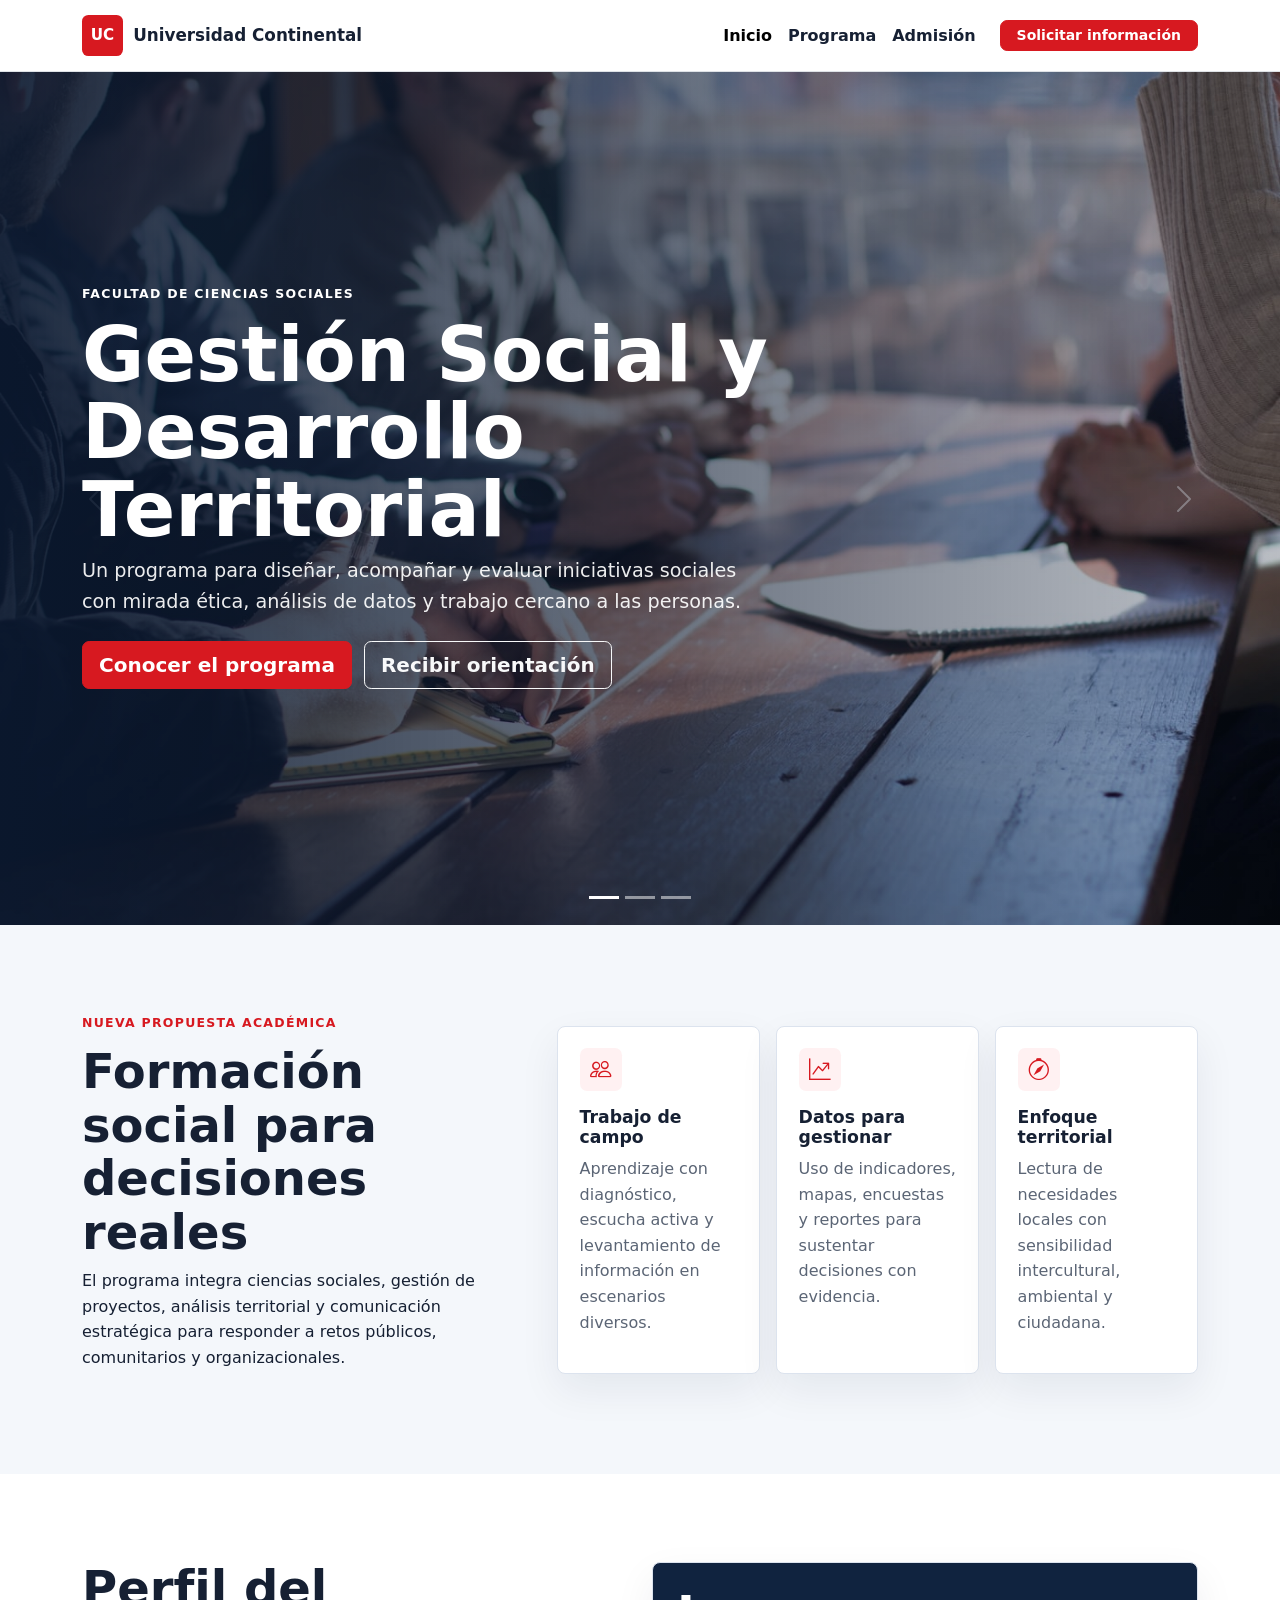
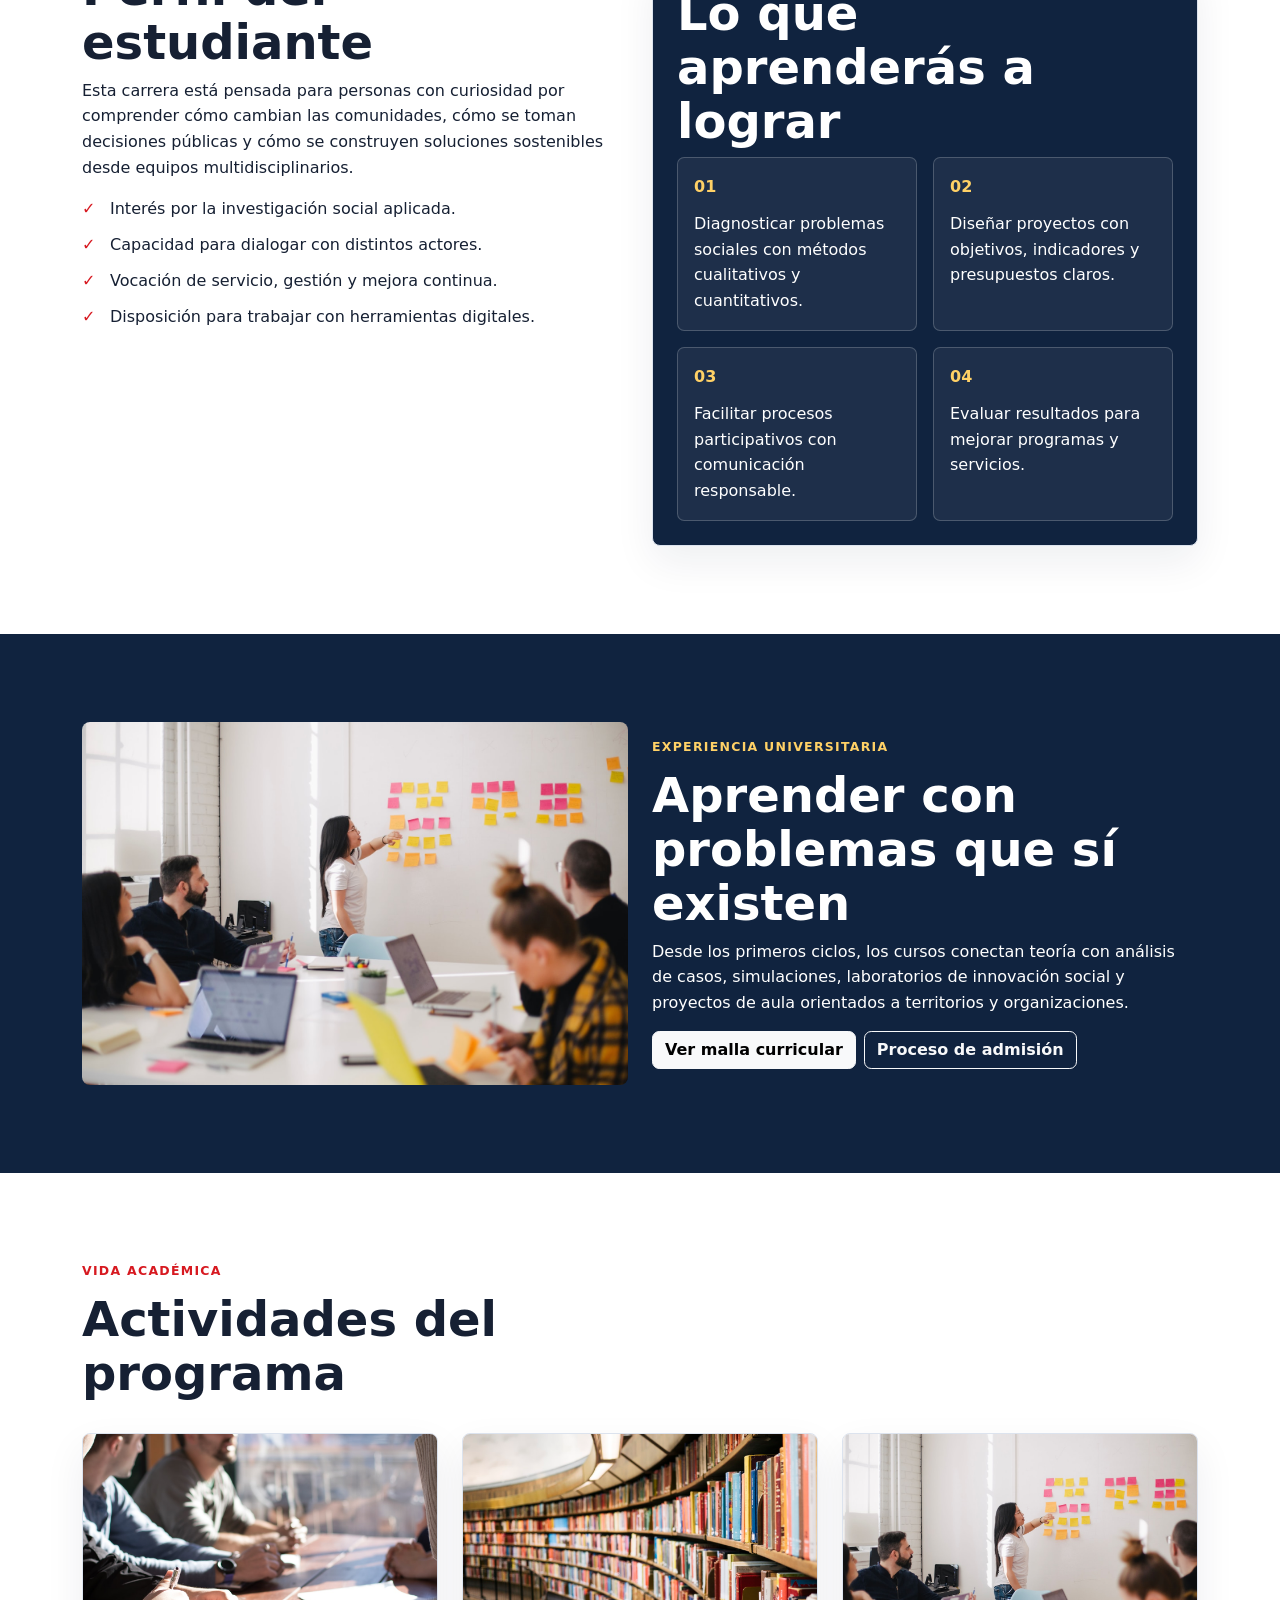
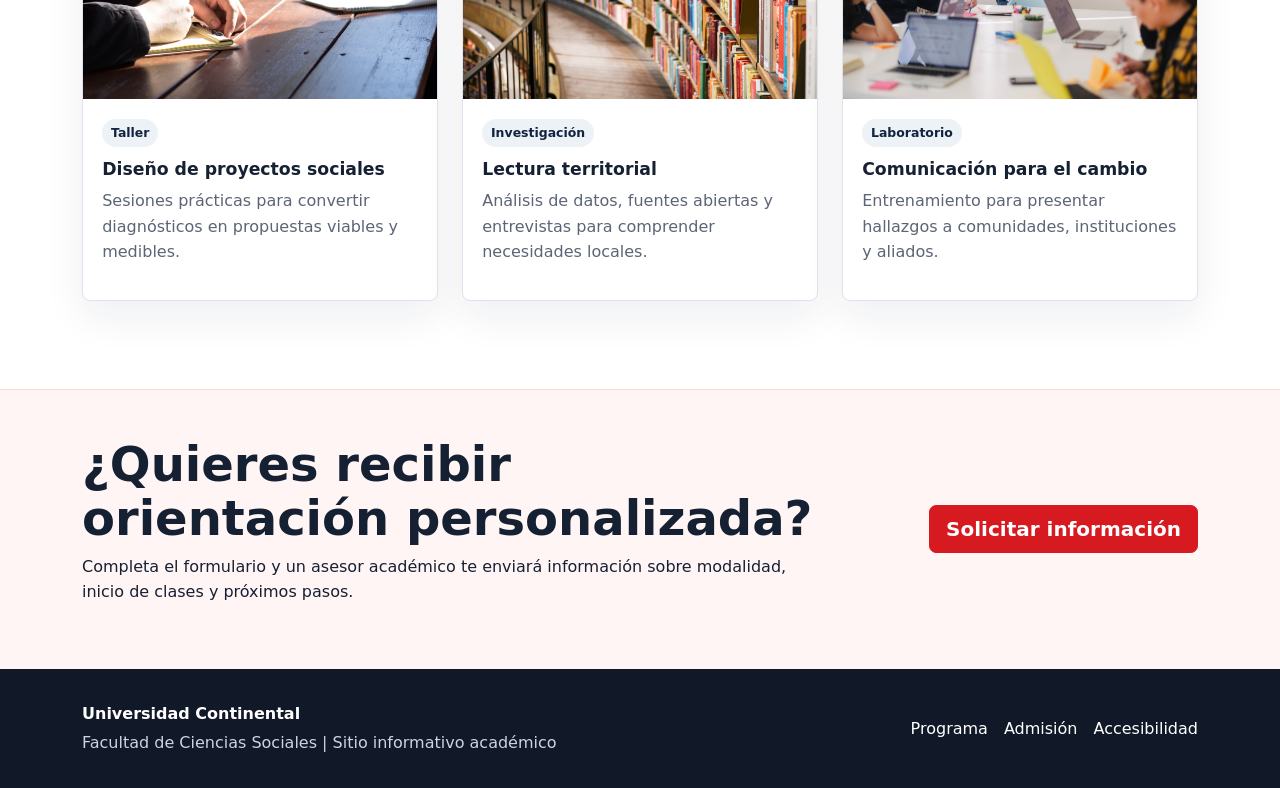
==== index.html @ f525c153 "Initial website deployment" ====
<!doctype html>
<html lang="es">
<head>
  <meta charset="utf-8">
  <meta name="viewport" content="width=device-width, initial-scale=1">
  <meta name="description" content="Página informativa del programa de Gestión Social y Desarrollo Territorial de la Facultad de Ciencias Sociales de la Universidad Continental.">
  <title>Gestión Social y Desarrollo Territorial | Universidad Continental</title>
  <link href="https://cdn.jsdelivr.net/npm/bootstrap@5.3.3/dist/css/bootstrap.min.css" rel="stylesheet">
  <link href="https://cdn.jsdelivr.net/npm/bootstrap-icons@1.11.3/font/bootstrap-icons.min.css" rel="stylesheet">
  <link href="assets/css/styles.css" rel="stylesheet">
</head>
<body>
  <a class="skip-link" href="#contenido">Saltar al contenido principal</a>
  <header class="site-header">
    <nav class="navbar navbar-expand-lg bg-white border-bottom fixed-top" aria-label="Navegación principal">
      <div class="container">
        <a class="navbar-brand brand" href="index.html" aria-label="Inicio Universidad Continental">
          <span class="brand-mark" aria-hidden="true">UC</span>
          <span class="brand-text">Universidad Continental</span>
        </a>
        <button class="navbar-toggler" type="button" data-bs-toggle="collapse" data-bs-target="#menuPrincipal" aria-controls="menuPrincipal" aria-expanded="false" aria-label="Abrir menú">
          <span class="navbar-toggler-icon"></span>
        </button>
        <div class="collapse navbar-collapse" id="menuPrincipal">
          <ul class="navbar-nav ms-auto align-items-lg-center">
            <li class="nav-item"><a class="nav-link active" aria-current="page" href="index.html">Inicio</a></li>
            <li class="nav-item"><a class="nav-link" href="programa.html">Programa</a></li>
            <li class="nav-item"><a class="nav-link" href="admision.html">Admisión</a></li>
            <li class="nav-item ms-lg-3"><a class="btn btn-primary btn-sm px-3" href="admision.html#formulario">Solicitar información</a></li>
          </ul>
        </div>
      </div>
    </nav>
  </header>

  <main id="contenido">
    <section class="hero-section">
      <div id="heroCarousel" class="carousel slide carousel-fade" data-bs-ride="carousel" aria-label="Imágenes destacadas del programa">
        <div class="carousel-indicators">
          <button type="button" data-bs-target="#heroCarousel" data-bs-slide-to="0" class="active" aria-current="true" aria-label="Diapositiva 1"></button>
          <button type="button" data-bs-target="#heroCarousel" data-bs-slide-to="1" aria-label="Diapositiva 2"></button>
          <button type="button" data-bs-target="#heroCarousel" data-bs-slide-to="2" aria-label="Diapositiva 3"></button>
        </div>
        <div class="carousel-inner">
          <div class="carousel-item active">
            <img src="assets/img/trabajo-colaborativo.jpg" class="d-block w-100 hero-image" alt="Estudiantes conversando alrededor de una mesa de trabajo colaborativo">
          </div>
          <div class="carousel-item">
            <img src="assets/img/biblioteca.jpg" class="d-block w-100 hero-image" alt="Estudiante revisando material académico en una biblioteca universitaria">
          </div>
          <div class="carousel-item">
            <img src="assets/img/equipo-proyecto.jpg" class="d-block w-100 hero-image" alt="Equipo presentando resultados de un proyecto social">
          </div>
        </div>
        <button class="carousel-control-prev" type="button" data-bs-target="#heroCarousel" data-bs-slide="prev" aria-label="Imagen anterior">
          <span class="carousel-control-prev-icon" aria-hidden="true"></span>
        </button>
        <button class="carousel-control-next" type="button" data-bs-target="#heroCarousel" data-bs-slide="next" aria-label="Imagen siguiente">
          <span class="carousel-control-next-icon" aria-hidden="true"></span>
        </button>
      </div>
      <div class="hero-content">
        <div class="container">
          <div class="hero-copy">
            <p class="eyebrow">Facultad de Ciencias Sociales</p>
            <h1>Gestión Social y Desarrollo Territorial</h1>
            <p class="lead">Un programa para diseñar, acompañar y evaluar iniciativas sociales con mirada ética, análisis de datos y trabajo cercano a las personas.</p>
            <div class="hero-actions">
              <a class="btn btn-primary btn-lg" href="programa.html">Conocer el programa</a>
              <a class="btn btn-outline-light btn-lg" href="admision.html#formulario">Recibir orientación</a>
            </div>
          </div>
        </div>
      </div>
    </section>

    <section class="section-pad bg-soft" aria-labelledby="resumenTitulo">
      <div class="container">
        <div class="row g-4 align-items-center">
          <div class="col-lg-5">
            <p class="eyebrow text-primary">Nueva propuesta académica</p>
            <h2 id="resumenTitulo">Formación social para decisiones reales</h2>
            <p>El programa integra ciencias sociales, gestión de proyectos, análisis territorial y comunicación estratégica para responder a retos públicos, comunitarios y organizacionales.</p>
          </div>
          <div class="col-lg-7">
            <div class="row g-3">
              <div class="col-md-4">
                <article class="info-card h-100">
                  <i class="bi bi-people" aria-hidden="true"></i>
                  <h3>Trabajo de campo</h3>
                  <p>Aprendizaje con diagnóstico, escucha activa y levantamiento de información en escenarios diversos.</p>
                </article>
              </div>
              <div class="col-md-4">
                <article class="info-card h-100">
                  <i class="bi bi-graph-up-arrow" aria-hidden="true"></i>
                  <h3>Datos para gestionar</h3>
                  <p>Uso de indicadores, mapas, encuestas y reportes para sustentar decisiones con evidencia.</p>
                </article>
              </div>
              <div class="col-md-4">
                <article class="info-card h-100">
                  <i class="bi bi-compass" aria-hidden="true"></i>
                  <h3>Enfoque territorial</h3>
                  <p>Lectura de necesidades locales con sensibilidad intercultural, ambiental y ciudadana.</p>
                </article>
              </div>
            </div>
          </div>
        </div>
      </div>
    </section>

    <section class="section-pad" aria-labelledby="perfilTitulo">
      <div class="container">
        <div class="row g-4">
          <div class="col-lg-6">
            <h2 id="perfilTitulo">Perfil del estudiante</h2>
            <p>Esta carrera está pensada para personas con curiosidad por comprender cómo cambian las comunidades, cómo se toman decisiones públicas y cómo se construyen soluciones sostenibles desde equipos multidisciplinarios.</p>
            <ul class="check-list">
              <li>Interés por la investigación social aplicada.</li>
              <li>Capacidad para dialogar con distintos actores.</li>
              <li>Vocación de servicio, gestión y mejora continua.</li>
              <li>Disposición para trabajar con herramientas digitales.</li>
            </ul>
          </div>
          <div class="col-lg-6">
            <div class="highlight-panel">
              <h2>Lo que aprenderás a lograr</h2>
              <div class="row g-3">
                <div class="col-sm-6">
                  <div class="metric">
                    <span>01</span>
                    <p>Diagnosticar problemas sociales con métodos cualitativos y cuantitativos.</p>
                  </div>
                </div>
                <div class="col-sm-6">
                  <div class="metric">
                    <span>02</span>
                    <p>Diseñar proyectos con objetivos, indicadores y presupuestos claros.</p>
                  </div>
                </div>
                <div class="col-sm-6">
                  <div class="metric">
                    <span>03</span>
                    <p>Facilitar procesos participativos con comunicación responsable.</p>
                  </div>
                </div>
                <div class="col-sm-6">
                  <div class="metric">
                    <span>04</span>
                    <p>Evaluar resultados para mejorar programas y servicios.</p>
                  </div>
                </div>
              </div>
            </div>
          </div>
        </div>
      </div>
    </section>

    <section class="section-pad bg-dark-blue text-white" aria-labelledby="experienciaTitulo">
      <div class="container">
        <div class="row g-4 align-items-center">
          <div class="col-lg-6">
            <img class="rounded-3 image-cover" src="assets/img/equipo-proyecto.jpg" alt="Personas revisando avances de una exposición académica">
          </div>
          <div class="col-lg-6">
            <p class="eyebrow text-accent">Experiencia universitaria</p>
            <h2 id="experienciaTitulo">Aprender con problemas que sí existen</h2>
            <p>Desde los primeros ciclos, los cursos conectan teoría con análisis de casos, simulaciones, laboratorios de innovación social y proyectos de aula orientados a territorios y organizaciones.</p>
            <div class="d-grid gap-2 d-sm-flex">
              <a class="btn btn-light" href="programa.html#malla">Ver malla curricular</a>
              <a class="btn btn-outline-light" href="admision.html">Proceso de admisión</a>
            </div>
          </div>
        </div>
      </div>
    </section>

    <section class="section-pad" aria-labelledby="noticiasTitulo">
      <div class="container">
        <div class="section-heading">
          <p class="eyebrow text-primary">Vida académica</p>
          <h2 id="noticiasTitulo">Actividades del programa</h2>
        </div>
        <div class="row g-4">
          <div class="col-md-4">
            <article class="activity-card h-100">
              <img src="assets/img/trabajo-colaborativo.jpg" alt="Grupo de estudiantes organizando ideas en una reunión">
              <div>
                <span class="tag">Taller</span>
                <h3>Diseño de proyectos sociales</h3>
                <p>Sesiones prácticas para convertir diagnósticos en propuestas viables y medibles.</p>
              </div>
            </article>
          </div>
          <div class="col-md-4">
            <article class="activity-card h-100">
              <img src="assets/img/biblioteca.jpg" alt="Espacio de estudio con libros y computadoras">
              <div>
                <span class="tag">Investigación</span>
                <h3>Lectura territorial</h3>
                <p>Análisis de datos, fuentes abiertas y entrevistas para comprender necesidades locales.</p>
              </div>
            </article>
          </div>
          <div class="col-md-4">
            <article class="activity-card h-100">
              <img src="assets/img/equipo-proyecto.jpg" alt="Equipo exponiendo resultados en una sala de trabajo">
              <div>
                <span class="tag">Laboratorio</span>
                <h3>Comunicación para el cambio</h3>
                <p>Entrenamiento para presentar hallazgos a comunidades, instituciones y aliados.</p>
              </div>
            </article>
          </div>
        </div>
      </div>
    </section>

    <section class="cta-band" aria-labelledby="ctaTitulo">
      <div class="container">
        <div class="row g-3 align-items-center">
          <div class="col-lg-8">
            <h2 id="ctaTitulo">¿Quieres recibir orientación personalizada?</h2>
            <p>Completa el formulario y un asesor académico te enviará información sobre modalidad, inicio de clases y próximos pasos.</p>
          </div>
          <div class="col-lg-4 text-lg-end">
            <a class="btn btn-primary btn-lg" href="admision.html#formulario">Solicitar información</a>
          </div>
        </div>
      </div>
    </section>
  </main>

  <footer class="site-footer">
    <div class="container">
      <div class="row g-3 align-items-center">
        <div class="col-md-7">
          <strong>Universidad Continental</strong>
          <p>Facultad de Ciencias Sociales | Sitio informativo académico</p>
        </div>
        <div class="col-md-5">
          <nav class="footer-links" aria-label="Enlaces de pie de página">
            <a href="programa.html">Programa</a>
            <a href="admision.html">Admisión</a>
            <a href="admision.html#accesibilidad">Accesibilidad</a>
          </nav>
        </div>
      </div>
    </div>
  </footer>

  <script src="https://cdn.jsdelivr.net/npm/bootstrap@5.3.3/dist/js/bootstrap.bundle.min.js"></script>
  <script src="assets/js/main.js"></script>
</body>
</html>
---- assets/css/styles.css ----
:root {
  --uc-red: #d71920;
  --uc-red-dark: #a51018;
  --ink: #162033;
  --muted: #5b6575;
  --soft: #f4f7fb;
  --line: #dce3ee;
  --deep: #10233f;
  --accent: #ffd166;
  --white: #ffffff;
}

* {
  box-sizing: border-box;
}

body {
  margin: 0;
  color: var(--ink);
  font-family: system-ui, -apple-system, BlinkMacSystemFont, "Segoe UI", sans-serif;
  line-height: 1.6;
  background: var(--white);
}

img {
  max-width: 100%;
}

a {
  color: var(--uc-red-dark);
}

a:hover {
  color: var(--uc-red);
}

.skip-link {
  position: fixed;
  top: 0.75rem;
  left: 0.75rem;
  z-index: 2000;
  transform: translateY(-150%);
  background: var(--ink);
  color: var(--white);
  padding: 0.65rem 1rem;
  border-radius: 0.35rem;
  text-decoration: none;
}

.skip-link:focus {
  transform: translateY(0);
  color: var(--white);
}

.navbar {
  min-height: 4.5rem;
}

.brand {
  display: inline-flex;
  align-items: center;
  gap: 0.65rem;
  font-weight: 800;
  color: var(--ink);
}

.brand:hover {
  color: var(--ink);
}

.brand-mark {
  display: grid;
  place-items: center;
  width: 2.55rem;
  height: 2.55rem;
  border-radius: 0.4rem;
  background: var(--uc-red);
  color: var(--white);
  font-size: 0.95rem;
  letter-spacing: 0;
}

.brand-text {
  font-size: 0.95rem;
  white-space: normal;
}

.nav-link {
  font-weight: 650;
  color: var(--ink);
}

.nav-link:hover,
.nav-link.active {
  color: var(--uc-red);
}

.btn {
  border-radius: 0.45rem;
  font-weight: 700;
}

.btn-primary {
  --bs-btn-bg: var(--uc-red);
  --bs-btn-border-color: var(--uc-red);
  --bs-btn-hover-bg: var(--uc-red-dark);
  --bs-btn-hover-border-color: var(--uc-red-dark);
  --bs-btn-focus-shadow-rgb: 215, 25, 32;
}

.btn-outline-light {
  --bs-btn-hover-color: var(--ink);
}

.site-header + main {
  padding-top: 4.5rem;
}

.hero-section {
  position: relative;
  min-height: calc(100svh - 4.5rem);
  display: grid;
  align-items: stretch;
  background: var(--deep);
}

.hero-section::after {
  content: "";
  position: absolute;
  inset: 0;
  background: linear-gradient(90deg, rgba(11, 25, 48, 0.92), rgba(11, 25, 48, 0.62), rgba(11, 25, 48, 0.25));
  z-index: 1;
}

.carousel,
.carousel-inner,
.carousel-item {
  height: 100%;
  min-height: calc(100svh - 4.5rem);
}

.hero-image {
  height: 100%;
  min-height: calc(100svh - 4.5rem);
  object-fit: cover;
}

.hero-content {
  position: absolute;
  inset: 0;
  z-index: 2;
  display: flex;
  align-items: center;
}

.hero-copy {
  max-width: 45rem;
  color: var(--white);
  padding: 3rem 0 4.5rem;
}

.hero-copy h1,
.page-hero h1 {
  font-size: clamp(2.25rem, 8vw, 4.75rem);
  line-height: 1.02;
  font-weight: 850;
  letter-spacing: 0;
}

.hero-copy .lead,
.page-hero .lead {
  max-width: 42rem;
  color: rgba(255, 255, 255, 0.92);
  font-size: 1.05rem;
}

.page-hero .lead {
  color: var(--muted);
}

.hero-actions {
  display: grid;
  gap: 0.75rem;
  margin-top: 1.5rem;
}

.eyebrow {
  margin-bottom: 0.75rem;
  font-size: 0.78rem;
  font-weight: 800;
  letter-spacing: 0.08rem;
  text-transform: uppercase;
}

.text-primary {
  color: var(--uc-red) !important;
}

.text-accent {
  color: var(--accent) !important;
}

.section-pad {
  padding: 4rem 0;
}

.page-hero {
  padding: 3rem 0 4rem;
  background: linear-gradient(180deg, #f7f9fc 0%, #ffffff 100%);
}

.bg-soft {
  background: var(--soft);
}

.bg-dark-blue {
  background: var(--deep);
}

.section-heading {
  max-width: 42rem;
  margin-bottom: 2rem;
}

.section-heading h2,
.section-pad h2,
.cta-band h2 {
  font-size: clamp(1.8rem, 5vw, 3rem);
  line-height: 1.12;
  font-weight: 820;
  letter-spacing: 0;
}

.info-card,
.activity-card,
.step-card,
.highlight-panel,
.contact-panel,
.accessibility-list article,
.career-item {
  border: 1px solid var(--line);
  background: var(--white);
  box-shadow: 0 1rem 2.5rem rgba(16, 35, 63, 0.07);
}

.info-card,
.step-card {
  padding: 1.35rem;
  border-radius: 0.5rem;
}

.info-card i {
  display: inline-grid;
  place-items: center;
  width: 2.65rem;
  height: 2.65rem;
  margin-bottom: 1rem;
  border-radius: 0.45rem;
  background: #fff1f2;
  color: var(--uc-red);
  font-size: 1.35rem;
}

.info-card h3,
.activity-card h3,
.step-card h3,
.accessibility-list h3 {
  font-size: 1.08rem;
  font-weight: 780;
}

.info-card p,
.activity-card p,
.step-card p,
.site-footer p,
.contact-panel span,
.accessibility-list p {
  color: var(--muted);
}

.check-list {
  display: grid;
  gap: 0.65rem;
  padding-left: 0;
  list-style: none;
}

.check-list li {
  position: relative;
  padding-left: 1.75rem;
}

.check-list li::before {
  content: "✓";
  position: absolute;
  left: 0;
  top: 0;
  color: var(--uc-red);
  font-weight: 900;
}

.highlight-panel {
  padding: 1.5rem;
  border-radius: 0.5rem;
  background: var(--deep);
  color: var(--white);
}

.metric {
  height: 100%;
  padding: 1rem;
  border: 1px solid rgba(255, 255, 255, 0.2);
  border-radius: 0.45rem;
  background: rgba(255, 255, 255, 0.06);
}

.metric span {
  display: inline-block;
  margin-bottom: 0.75rem;
  color: var(--accent);
  font-weight: 850;
}

.metric p {
  margin: 0;
}

.image-cover {
  width: 100%;
  min-height: 18rem;
  max-height: 34rem;
  object-fit: cover;
}

.activity-card {
  overflow: hidden;
  border-radius: 0.5rem;
}

.activity-card img {
  width: 100%;
  aspect-ratio: 4 / 3;
  object-fit: cover;
}

.activity-card div {
  padding: 1.2rem;
}

.tag {
  display: inline-block;
  margin-bottom: 0.8rem;
  padding: 0.25rem 0.55rem;
  border-radius: 999px;
  background: #edf2f7;
  color: var(--deep);
  font-size: 0.78rem;
  font-weight: 800;
}

.cta-band {
  padding: 3rem 0;
  background: #fff5f5;
  border-top: 1px solid #ffd7d9;
}

.site-footer {
  padding: 2rem 0;
  background: #111827;
  color: var(--white);
}

.site-footer p {
  margin: 0.25rem 0 0;
  color: #cbd5e1;
}

.footer-links {
  display: flex;
  flex-wrap: wrap;
  gap: 1rem;
}

.footer-links a {
  color: var(--white);
  text-decoration: none;
}

.footer-links a:hover,
.footer-links a:focus {
  text-decoration: underline;
}

.accordion-button {
  font-weight: 750;
}

.accordion-button:not(.collapsed) {
  color: var(--uc-red-dark);
  background: #fff5f5;
}

.accordion-button:focus,
.form-control:focus,
.form-select:focus,
.form-check-input:focus,
.btn:focus,
.nav-link:focus {
  box-shadow: 0 0 0 0.25rem rgba(215, 25, 32, 0.22);
  border-color: var(--uc-red);
}

.career-item {
  display: flex;
  align-items: center;
  gap: 0.9rem;
  height: 100%;
  padding: 1rem;
  border-radius: 0.45rem;
  font-weight: 700;
}

.career-item i {
  color: var(--uc-red);
  font-size: 1.4rem;
}

.step-card span {
  display: inline-grid;
  place-items: center;
  width: 2.25rem;
  height: 2.25rem;
  margin-bottom: 1rem;
  border-radius: 50%;
  background: var(--uc-red);
  color: var(--white);
  font-weight: 850;
}

.contact-panel {
  display: grid;
  gap: 1rem;
  margin-top: 1.5rem;
  padding: 1.2rem;
  border-radius: 0.5rem;
}

.contact-panel div {
  display: flex;
  align-items: flex-start;
  gap: 0.75rem;
}

.contact-panel i {
  color: var(--uc-red);
  font-size: 1.25rem;
}

.inquiry-form {
  padding: 1.25rem;
  border: 1px solid var(--line);
  border-radius: 0.5rem;
  background: var(--white);
  box-shadow: 0 1rem 2.5rem rgba(16, 35, 63, 0.07);
}

.form-label {
  font-weight: 700;
}

.accessibility-list {
  display: grid;
  gap: 1rem;
}

.accessibility-list article {
  padding: 1.2rem;
  border-radius: 0.5rem;
}

@media (min-width: 576px) {
  .hero-actions {
    display: flex;
    flex-wrap: wrap;
  }

  .w-sm-auto {
    width: auto !important;
  }
}

@media (min-width: 768px) {
  .section-pad {
    padding: 5.5rem 0;
  }

  .page-hero {
    padding: 5rem 0;
  }

  .footer-links {
    justify-content: flex-end;
  }
}

@media (min-width: 992px) {
  .brand-text {
    font-size: 1.05rem;
  }

  .hero-copy .lead,
  .page-hero .lead {
    font-size: 1.2rem;
  }
}

@media (prefers-reduced-motion: reduce) {
  *,
  *::before,
  *::after {
    scroll-behavior: auto !important;
    transition-duration: 0.01ms !important;
    animation-duration: 0.01ms !important;
    animation-iteration-count: 1 !important;
  }
}
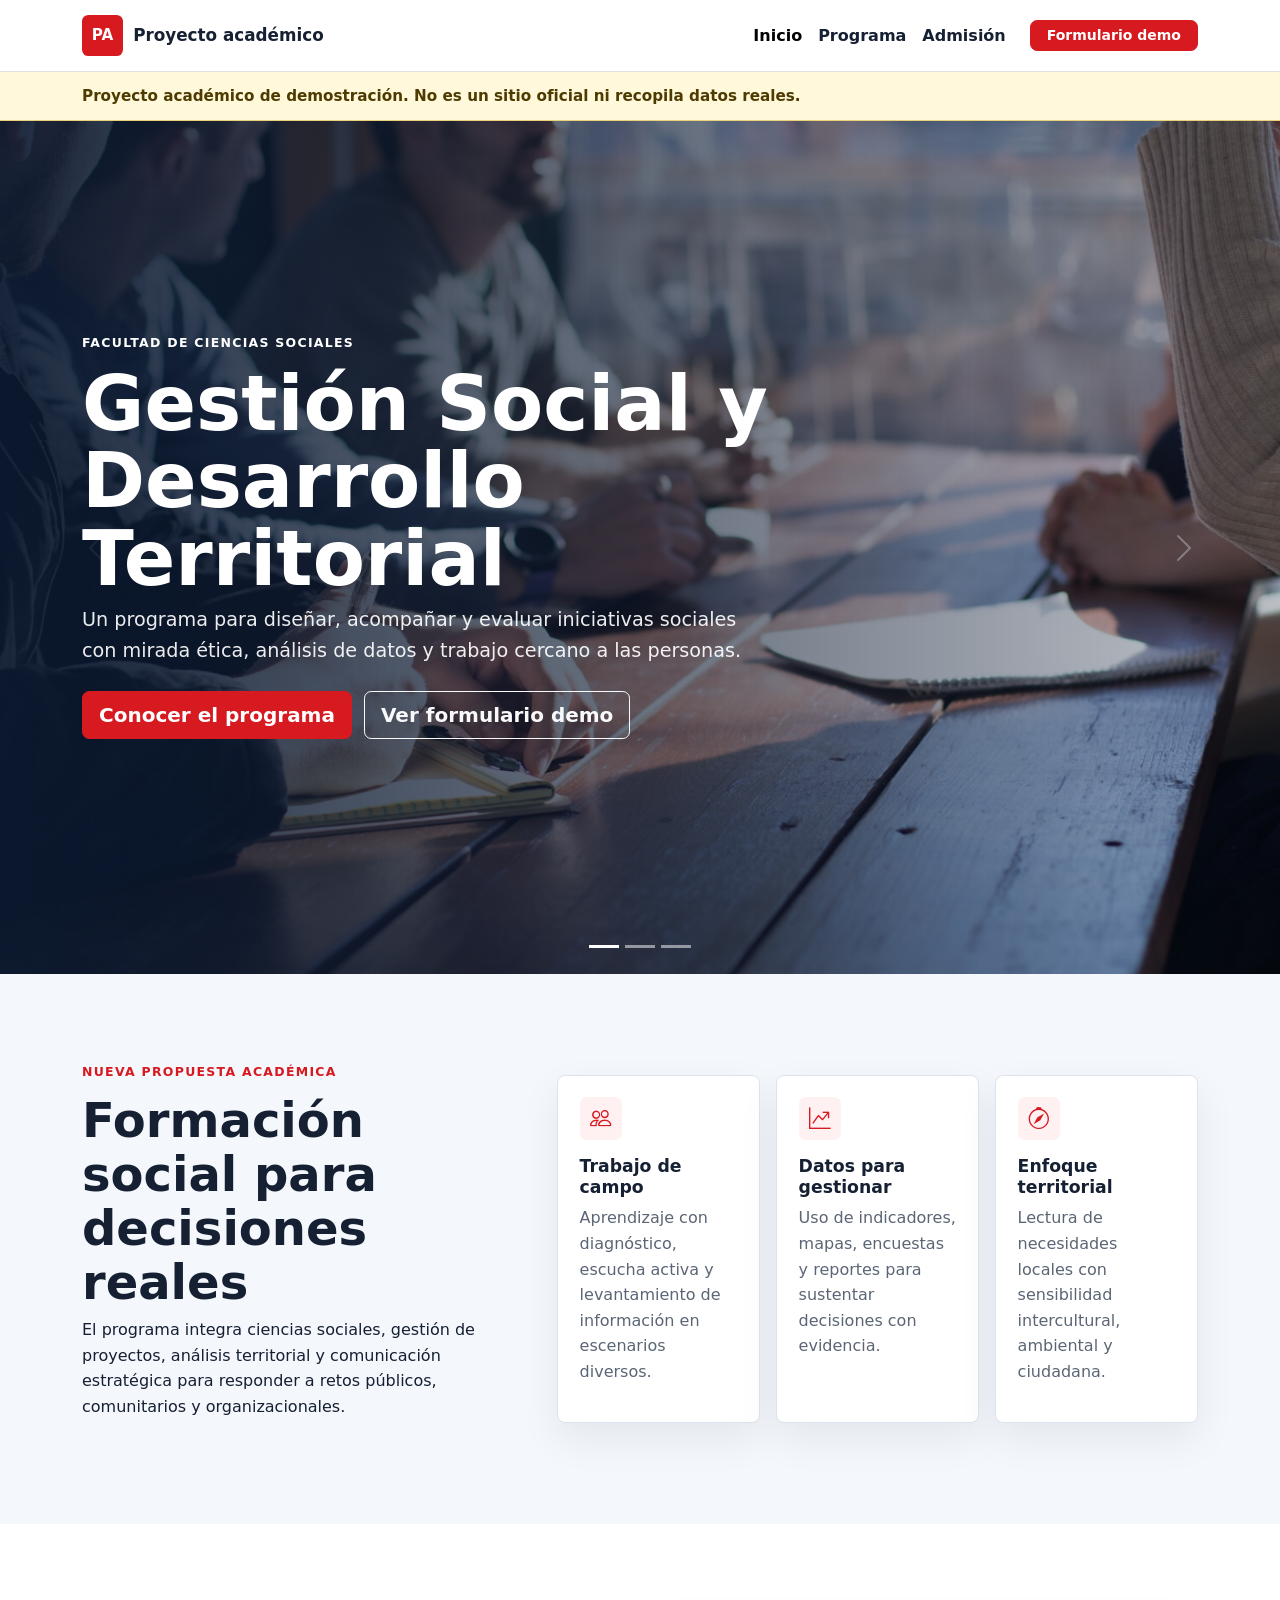
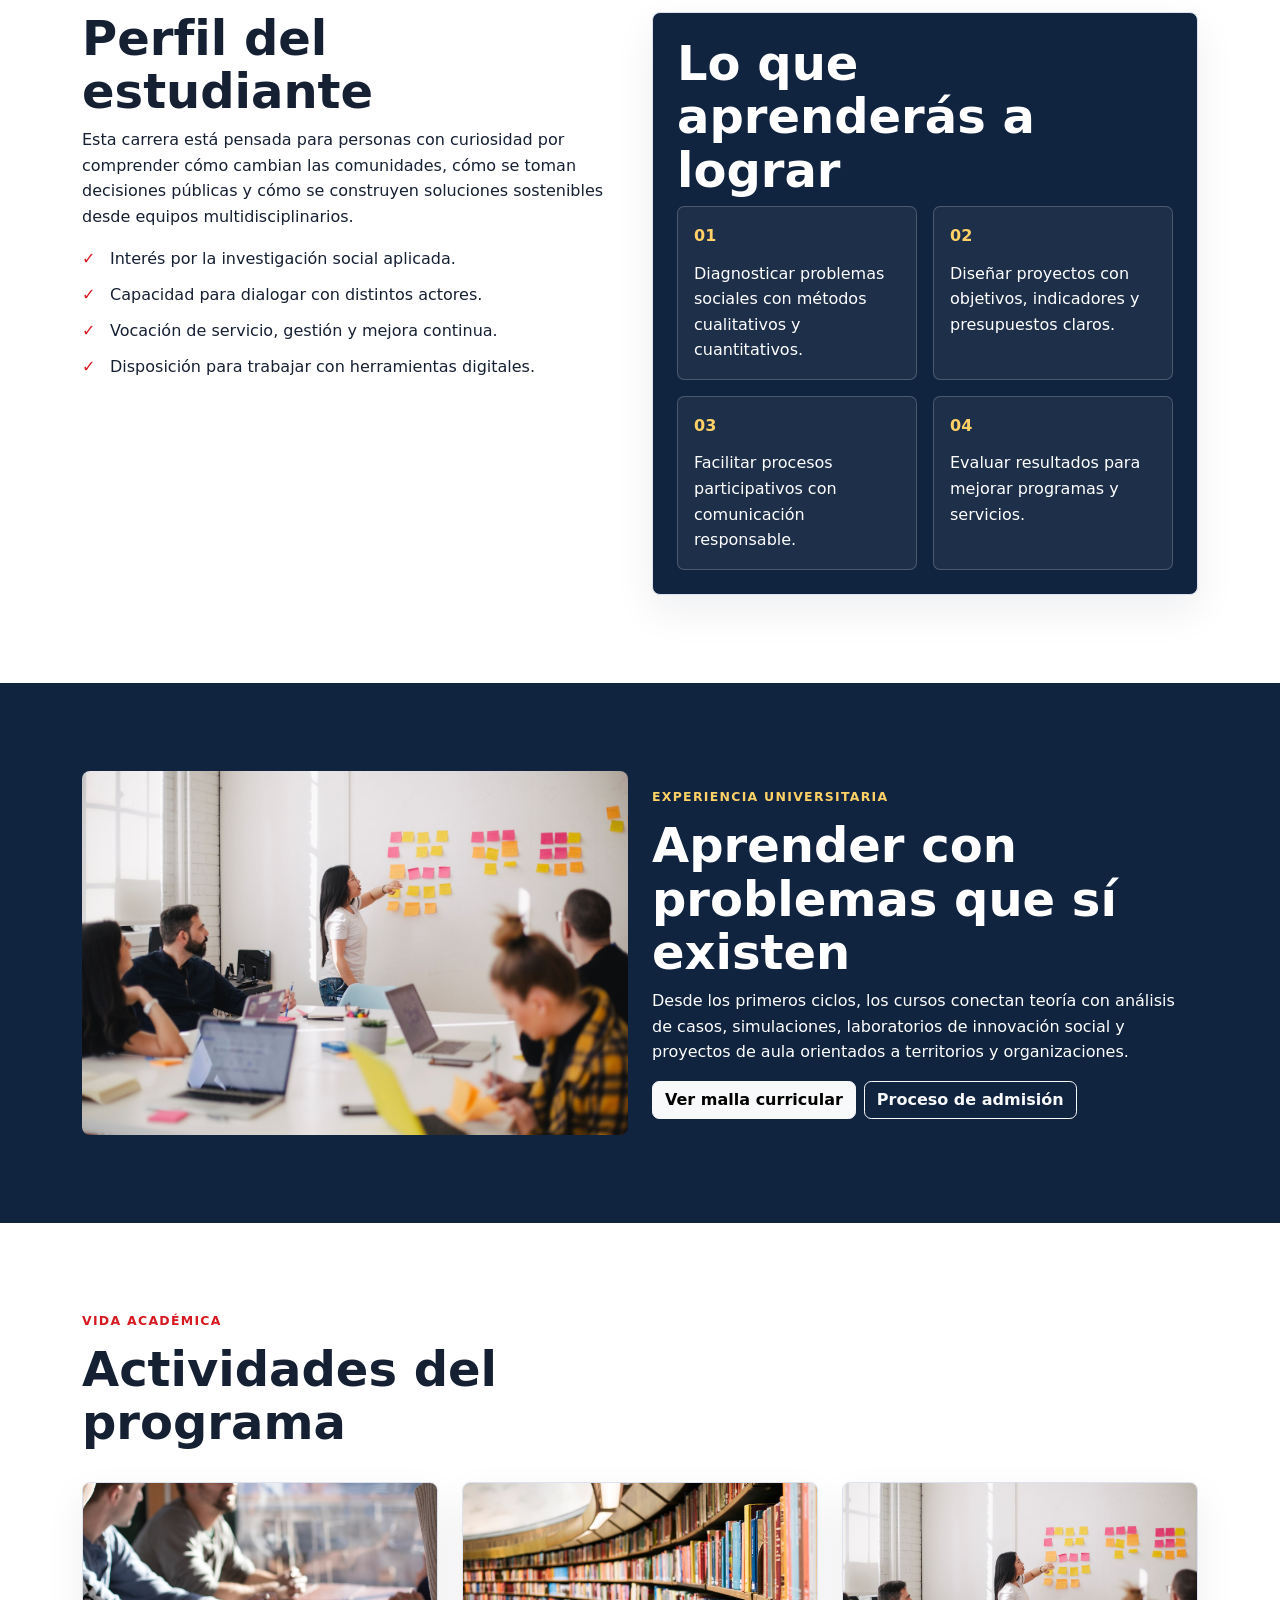
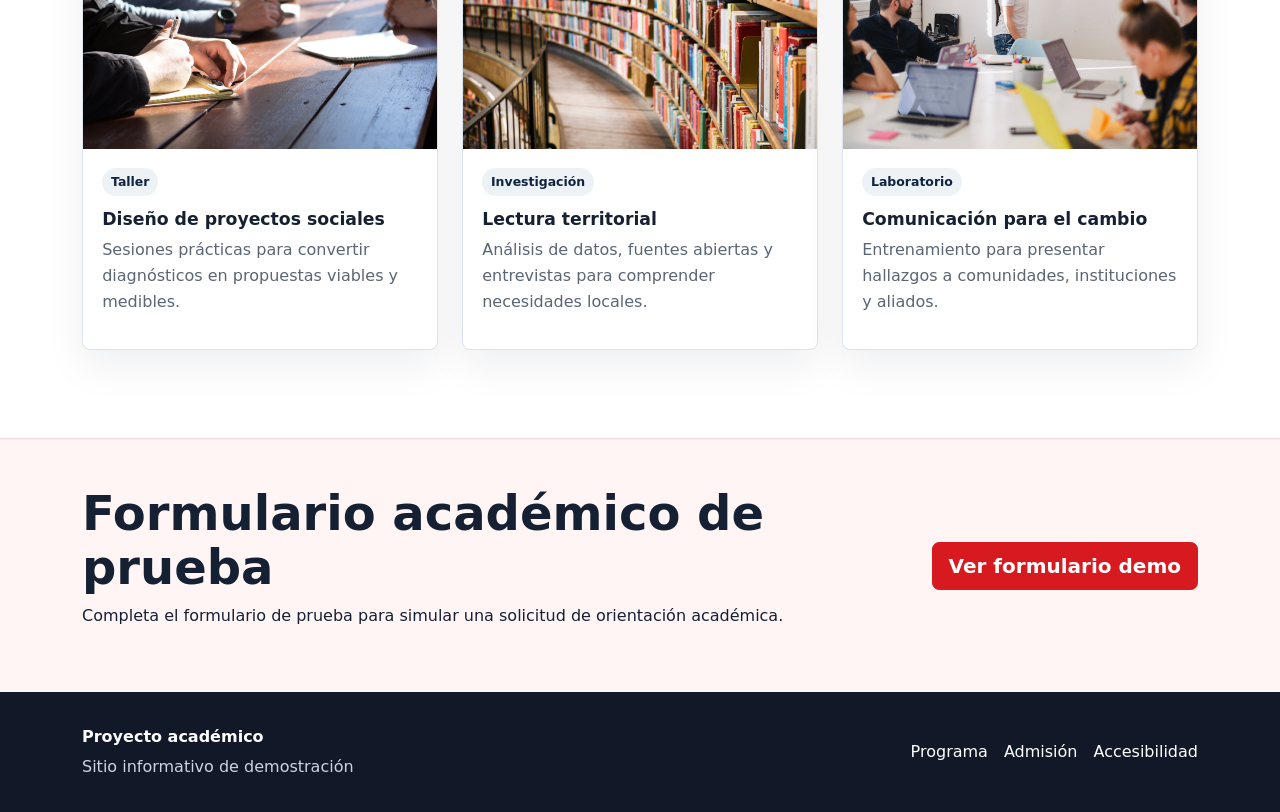
==== commit f1e26e2a: "Clarify academic demo site" ====
--- a/index.html
+++ b/index.html
@@ -3,8 +3,8 @@
 <head>
   <meta charset="utf-8">
   <meta name="viewport" content="width=device-width, initial-scale=1">
-  <meta name="description" content="Página informativa del programa de Gestión Social y Desarrollo Territorial de la Facultad de Ciencias Sociales de la Universidad Continental.">
-  <title>Gestión Social y Desarrollo Territorial | Universidad Continental</title>
+  <meta name="description" content="Proyecto académico de demostración sobre un sitio informativo de Gestión Social y Desarrollo Territorial.">
+  <title>Gestión Social y Desarrollo Territorial | Proyecto académico</title>
   <link href="https://cdn.jsdelivr.net/npm/bootstrap@5.3.3/dist/css/bootstrap.min.css" rel="stylesheet">
   <link href="https://cdn.jsdelivr.net/npm/bootstrap-icons@1.11.3/font/bootstrap-icons.min.css" rel="stylesheet">
   <link href="assets/css/styles.css" rel="stylesheet">
@@ -14,9 +14,9 @@
   <header class="site-header">
     <nav class="navbar navbar-expand-lg bg-white border-bottom fixed-top" aria-label="Navegación principal">
       <div class="container">
-        <a class="navbar-brand brand" href="index.html" aria-label="Inicio Universidad Continental">
-          <span class="brand-mark" aria-hidden="true">UC</span>
-          <span class="brand-text">Universidad Continental</span>
+        <a class="navbar-brand brand" href="index.html" aria-label="Inicio del proyecto académico">
+          <span class="brand-mark" aria-hidden="true">PA</span>
+          <span class="brand-text">Proyecto académico</span>
         </a>
         <button class="navbar-toggler" type="button" data-bs-toggle="collapse" data-bs-target="#menuPrincipal" aria-controls="menuPrincipal" aria-expanded="false" aria-label="Abrir menú">
           <span class="navbar-toggler-icon"></span>
@@ -26,7 +26,7 @@
             <li class="nav-item"><a class="nav-link active" aria-current="page" href="index.html">Inicio</a></li>
             <li class="nav-item"><a class="nav-link" href="programa.html">Programa</a></li>
             <li class="nav-item"><a class="nav-link" href="admision.html">Admisión</a></li>
-            <li class="nav-item ms-lg-3"><a class="btn btn-primary btn-sm px-3" href="admision.html#formulario">Solicitar información</a></li>
+            <li class="nav-item ms-lg-3"><a class="btn btn-primary btn-sm px-3" href="admision.html#formulario">Formulario demo</a></li>
           </ul>
         </div>
       </div>
@@ -34,6 +34,12 @@
   </header>
 
   <main id="contenido">
+    <section class="demo-notice" aria-label="Aviso de proyecto académico">
+      <div class="container">
+        Proyecto académico de demostración. No es un sitio oficial ni recopila datos reales.
+      </div>
+    </section>
+
     <section class="hero-section">
       <div id="heroCarousel" class="carousel slide carousel-fade" data-bs-ride="carousel" aria-label="Imágenes destacadas del programa">
         <div class="carousel-indicators">
@@ -67,7 +73,7 @@
             <p class="lead">Un programa para diseñar, acompañar y evaluar iniciativas sociales con mirada ética, análisis de datos y trabajo cercano a las personas.</p>
             <div class="hero-actions">
               <a class="btn btn-primary btn-lg" href="programa.html">Conocer el programa</a>
-              <a class="btn btn-outline-light btn-lg" href="admision.html#formulario">Recibir orientación</a>
+              <a class="btn btn-outline-light btn-lg" href="admision.html#formulario">Ver formulario demo</a>
             </div>
           </div>
         </div>
@@ -223,11 +229,11 @@
       <div class="container">
         <div class="row g-3 align-items-center">
           <div class="col-lg-8">
-            <h2 id="ctaTitulo">¿Quieres recibir orientación personalizada?</h2>
-            <p>Completa el formulario y un asesor académico te enviará información sobre modalidad, inicio de clases y próximos pasos.</p>
+            <h2 id="ctaTitulo">Formulario académico de prueba</h2>
+            <p>Completa el formulario de prueba para simular una solicitud de orientación académica.</p>
           </div>
           <div class="col-lg-4 text-lg-end">
-            <a class="btn btn-primary btn-lg" href="admision.html#formulario">Solicitar información</a>
+            <a class="btn btn-primary btn-lg" href="admision.html#formulario">Ver formulario demo</a>
           </div>
         </div>
       </div>
@@ -238,8 +244,8 @@
     <div class="container">
       <div class="row g-3 align-items-center">
         <div class="col-md-7">
-          <strong>Universidad Continental</strong>
-          <p>Facultad de Ciencias Sociales | Sitio informativo académico</p>
+          <strong>Proyecto académico</strong>
+          <p>Sitio informativo de demostración</p>
         </div>
         <div class="col-md-5">
           <nav class="footer-links" aria-label="Enlaces de pie de página">
--- a/assets/css/styles.css
+++ b/assets/css/styles.css
@@ -116,6 +116,15 @@
   padding-top: 4.5rem;
 }
 
+.demo-notice {
+  padding: 0.75rem 0;
+  background: #fff8db;
+  border-bottom: 1px solid #ead27a;
+  color: #4d3b00;
+  font-size: 0.95rem;
+  font-weight: 700;
+}
+
 .hero-section {
   position: relative;
   min-height: calc(100svh - 4.5rem);
